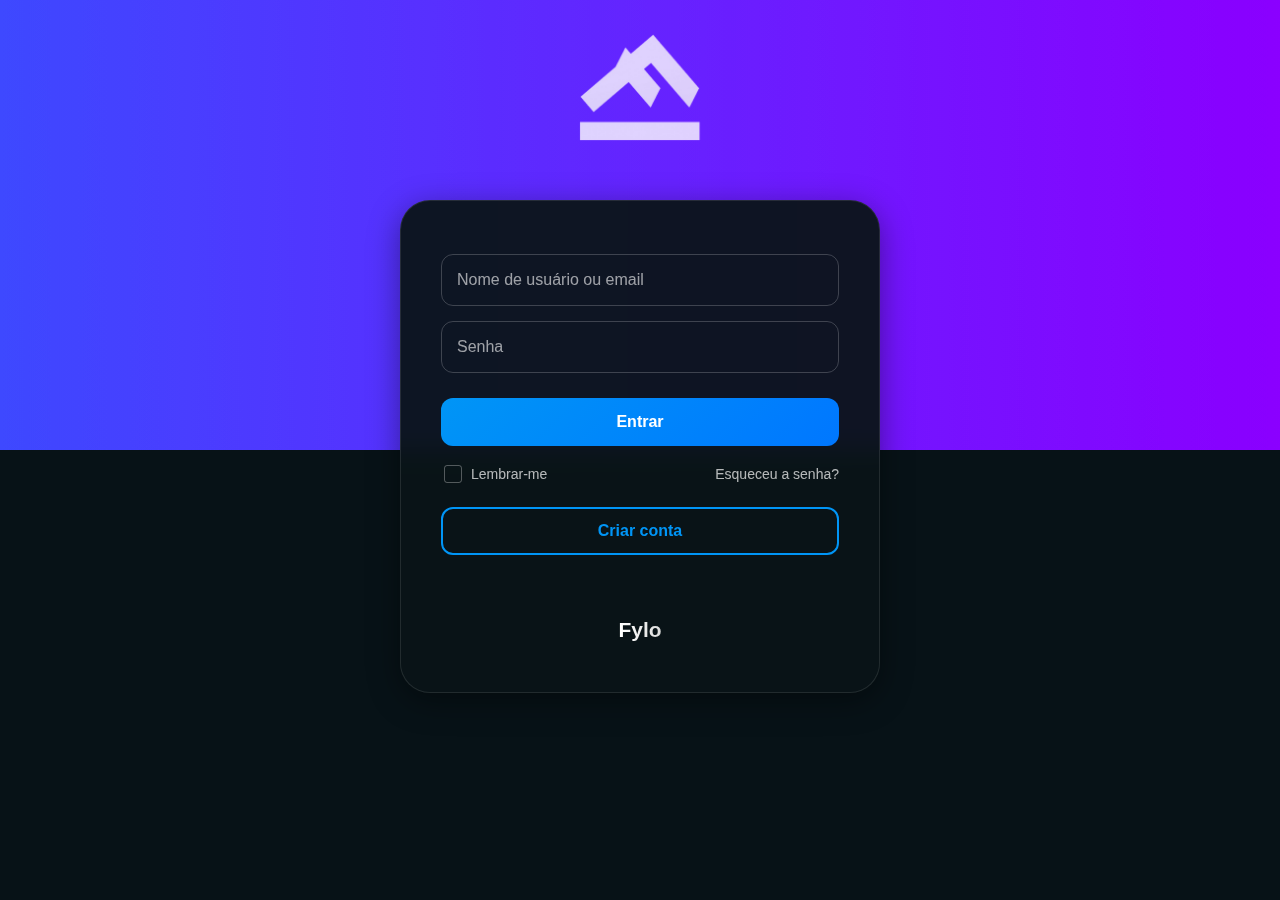
==== index.html @ 3176cd6d "." ====
<!DOCTYPE html>
<html>

<head>
    <meta charset="UTF-8">
    <meta name="viewport" content="width=device-width, initial-scale=1.0, viewport-fit=cover, user-scalable=no" />
    <meta name="apple-mobile-web-app-capable" content="yes">
    <meta name="apple-mobile-web-app-title" content="Status Bar">
    <meta name="apple-mobile-web-app-status-bar-style" content="black-translucent">
    <meta name="apple-mobile-web-app-status-bar-style" content="transparent">
    <meta name="theme-color" content="transparent">
    <title>Login - Fylo</title>
    <link rel="manifest" href="manifest.json">
    <link rel="stylesheet" href="css/style.css">
    <link rel="apple-touch-icon" sizes="180x180" href="img/apple-touch-icon.png">
    <link rel="icon" type="image/png" sizes="32x32" href="img/favicon-32x32.png">
    <link rel="icon" type="image/png" sizes="16x16" href="img/favicon-16x16.png">
    <link rel="shortcut icon" href="img/favicon.ico" type="image/x-icon">
</head>

<body>
    <div class="min-h-screen">
        <div class="gradient-background">
            <div class="gradient-overlay"></div>
        </div>
        <div class="container">
            <div class="language-selector" style="display: none;">
                <!-- Language selector content unchanged -->
            </div>
            <div class="logo">
                <img src="img/logo_no_bg.png" alt="Logo" class="logo-img">
            </div>

            <div class="login-container">
                <form id="loginForm" class="login-form">
                    <div class="input-group">
                        <input type="text" placeholder=" " class="input-field">
                        <label class="input-label" data-i18n="username">Nome de usuário ou email</label>
                    </div>
                    <div class="input-group">
                        <input type="password" placeholder=" " class="input-field">
                        <label class="input-label" data-i18n="password">Senha</label>
                    </div>
                    <button type="submit" class="login-button" data-i18n="login">Entrar</button>

                    <div class="form-options">
                        <label class="remember-me">
                            <input type="checkbox" class="custom-checkbox">
                            <span class="checkmark"></span>
                            <span class="remember-text">Lembrar-me</span>
                        </label>
                        <a href="#" class="forgot-password">Esqueceu a senha?</a>
                    </div>

                </form>

                <button class="create-account-button" data-i18n="create_account">
                    Criar conta
                </button>

                <div class="brand">
                    <p class="brand-logo">Fylo</p>
                </div>
            </div>
        </div>
    </div>
    <script src="js/script.js"></script>
</body>

</html>
---- css/style.css ----
* {
    margin: 0;
    padding: 0;
    box-sizing: border-box;
    font-family: -apple-system, BlinkMacSystemFont, "Segoe UI", Roboto, Helvetica, Arial, sans-serif;
}

:root {
    --fylo-blue: #0095f6;
    --text-color: #fff;
    --secondary-text: #ffffffb3;
    --input-bg: rgba(255, 255, 255, 0.1);
    --input-border: rgba(255, 255, 255, 0.15);
    --card-bg: #0A1417;
    --shadow-color: rgba(0, 0, 0, 0.6);
    --status-bar: #00000000;
}

body {
    background: #071217;
    display: flex;
    flex-direction: column;
    align-items: center;
    padding-top: env(safe-area-inset-top);
}


.gradient-background {
    position: fixed;
    inset: 0;
    height: 60vh;
    background: linear-gradient(to right, #4047F7, #8A00D4, #4047F7);
    background-size: 300% 300%;
    animation: gradient 6s ease-in-out infinite;
    filter: brightness(120%) contrast(130%);
    z-index: 1;
}

.gradient-overlay {
    position: absolute;
    background: linear-gradient(to bottom, transparent, rgba(7, 18, 23, 0.8));
}

@keyframes gradient {
    0% {
        background-position: 0% 50%;
        transform: scale(1);
    }
    50% {
        background-position: 100% 50%;
        transform: scale(1.015);
    }
    100% {
        background-position: 0% 50%;
        transform: scale(1);
    }
}

.container {
    width: 100%;
    max-width: 100%;
    display: flex;
    flex-direction: column;
    align-items: center;
    position: fixed;
    top: 0;
    left: 0;
    right: 0;
    bottom: 0;
    z-index: 2;
}

.logo {
    margin: 50px 0;
    margin-top: 70px;
}

.logo-img {
    width: 100px;
    height: auto;
    opacity: 0.8;
}

.language-selector {
    position: absolute;
    top: 20px;
    right: 20px;
    z-index: 3;
}

.select-wrapper {
    position: relative;
    display: inline-flex;
    align-items: center;
}

.language-select {
    appearance: none;
    background: transparent;
    border: 2px solid rgba(255, 255, 255, 0.2);
    border-radius: 12px;
    color: white;
    font-size: 14px;
    padding: 8px 36px;
    cursor: pointer;
    transition: all 0.3s ease;
}

.language-select:focus {
    outline: none;
    border-color: rgba(255, 255, 255, 0.4);
    box-shadow: 0 0 0 2px rgba(255, 255, 255, 0.1);
}

.language-select option {
    background-color: #1f0540;
    color: white;
    padding: 8px;
}

.globe-icon,
.chevron-icon {
    position: absolute;
    color: rgba(255, 255, 255, 0.7);
    pointer-events: none;
}

.globe-icon {
    left: 12px;
}

.chevron-icon {
    right: 12px;
}


.login-container {
    width: 100%;
    background-color: rgba(10, 20, 23, 0.95);
    backdrop-filter: blur(12px);
    border-top-left-radius: 30px;
    border-top-right-radius: 30px;
    padding: 30px 20px;
    display: flex;
    flex-direction: column;
    align-items: center;
    height: calc(100vh - 200px);
    position: fixed;
    top: 200px;
    left: 50%;
    transform: translateX(-50%);
    z-index: 2;
    box-shadow: -4px -20px 53px -20px rgba(0,0,0,1);
    border: 1px solid rgba(255, 255, 255, 0.1);
    overflow-y: auto;
}

.login-form {
    margin-top: 13px;
    width: 100%;
    max-width: 400px;
    display: flex;
    flex-direction: column;
    gap: 15px;
}


.input-group {
    position: relative;
    width: 100%;
}

.input-field {
    width: 100%;
    padding: 16px;
    border-radius: 12px;
    border: 1px solid rgba(255, 255, 255, 0.2);
    background-color: transparent;
    color: white;
    font-size: 16px;
    transition: all 0.3s ease;
}

.input-field:focus {
    outline: none;
    border-color: rgba(255, 255, 255, 0.5);
    box-shadow: 0 0 0 2px rgba(255, 255, 255, 0.1);
}

.input-label {
    position: absolute;
    left: 16px;
    top: 50%;
    transform: translateY(-50%);
    color: rgba(255, 255, 255, 0.6);
    font-size: 16px;
    pointer-events: none;
    transition: all 0.3s ease;
}

.input-field:focus + .input-label,
.input-field:not(:placeholder-shown) + .input-label {
    top: 0;
    font-size: 12px;
    background-color: var(--card-bg);
    padding: 0 4px;
}

.input-field::placeholder {
    color: transparent;
}


.clear-button,
.toggle-password {
    position: absolute;
    right: 12px;
    top: 50%;
    transform: translateY(-50%);
    background: none;
    border: none;
    padding: 4px;
    cursor: pointer;
    color: rgba(255, 255, 255, 0.6);
    display: none;
    transition: color 0.3s ease;
}

.clear-button:hover,
.toggle-password:hover {
    color: rgba(255, 255, 255, 0.9);
}


.input-field:not(:placeholder-shown) + .input-label + .clear-button {
    display: block;
}


.input-field {
    padding-right: 40px;
}

.login-button {
    width: 100%;
    padding: 15px;
    border-radius: 12px;
    border: none;
    background: linear-gradient(135deg, #0095f6, #0077ff);
    color: white;
    font-size: 16px;
    font-weight: bold;
    cursor: pointer;
    margin-top: 10px;
    transition: all 0.3s ease;
    position: relative;
    overflow: hidden;
}

.login-button:hover {
    box-shadow: 0 4px 15px rgba(0, 149, 246, 0.3);
}

.form-options {
    display: flex;
    justify-content: space-between;
    align-items: center;
    margin-top: 5px;
    margin-bottom: 15px;
}

.remember-me {
    display: flex;
    align-items: center;
    position: relative;
    padding-left: 28px;
    cursor: pointer;
    color: rgba(255, 255, 255, 0.7);
    font-size: 14px;
}

.remember-me .custom-checkbox {
    position: absolute;
    opacity: 0;
    cursor: pointer;
    height: 0;
    width: 0;
}

.checkmark {
    position: absolute;
    left: 3px;
    height: 18px;
    width: 18px;
    background-color: transparent;
    border: 1px solid rgba(255, 255, 255, 0.3);
    border-radius: 3px;
    transition: all 0.2s ease;
}

.remember-me:hover .checkmark {
    border-color: rgba(255, 255, 255, 0.5);
}

.remember-me .custom-checkbox:checked ~ .checkmark {
    background-color: #9d00ff;
    border-color: #ba40f7;
}

.checkmark:after {
    content: "";
    position: absolute;
    display: none;
    left: 6px;
    top: 2px;
    width: 4px;
    height: 9px;
    border: solid white;
    border-width: 0 2px 2px 0;
    transform: rotate(45deg);
}

.remember-me .custom-checkbox:checked ~ .checkmark:after {
    display: block;
}

.remember-text {
    margin-left: 2px;
}

.forgot-password {
    color: rgba(255, 255, 255, 0.7);
    font-size: 14px;
    text-decoration: none;
    transition: color 0.3s ease;
}

.forgot-password:hover {
    color: #fff;
    text-decoration: underline;
}

.create-account-button {
    width: 100%;
    padding: 13px;
    border-radius: 12px;
    color: var(--fylo-blue);
    background: transparent;
    border: 2px solid var(--fylo-blue);
    font-size: 16px;
    font-weight: bold;
    cursor: pointer;
    margin-top: 10px;
    transition: all 0.3s ease;
    position: relative;
    overflow: hidden;
}

.create-account-button:hover {
    background: rgba(0, 149, 246, 0.15);
    box-shadow: 0 4px 15px rgba(0, 149, 246, 0.2);
}

.brand {
    margin-top: 36px;
    text-align: center;
}

.brand-logo {
    font-size: 21px;
    font-weight: bold;
    margin-bottom: 10px;
    background: linear-gradient(90deg, #ffffff 7%, #dcdcdc 100%);
    background-clip: text;
    -webkit-text-fill-color: transparent;
}

@media all and (display-mode: standalone) {
    .brand {
        margin-top: 22vh; 
    }
}


@media (min-width: 768px) {
    .gradient-background {
        height: 50vh;
    }

    .login-container {
        max-width: 480px;
        margin-top: 0;
        border-radius: 30px;
        min-height: 50vh;
        height: auto;
        padding: 40px;
        box-shadow: 0 8px 32px rgba(0, 0, 0, 0.4);
    }

    .logo {
        margin: 30px 0;
    }

    .logo-img {
        width: 130px;
    }

    .brand {
        margin-top: 7vh;
        text-align: center;
    }
    
}

@media (max-width: 480px) {
    .login-container {
        border: none; 
        border-top-left-radius: 30px;
        border-top-right-radius: 30px;
        padding: 20px 15px;
    }

    .login-button,
    .create-account {
        padding: 12px;
    }    

    .input-field {
        padding: 16px;
    }    

    .input-field {
        padding-right: 40px;
    }
    
}
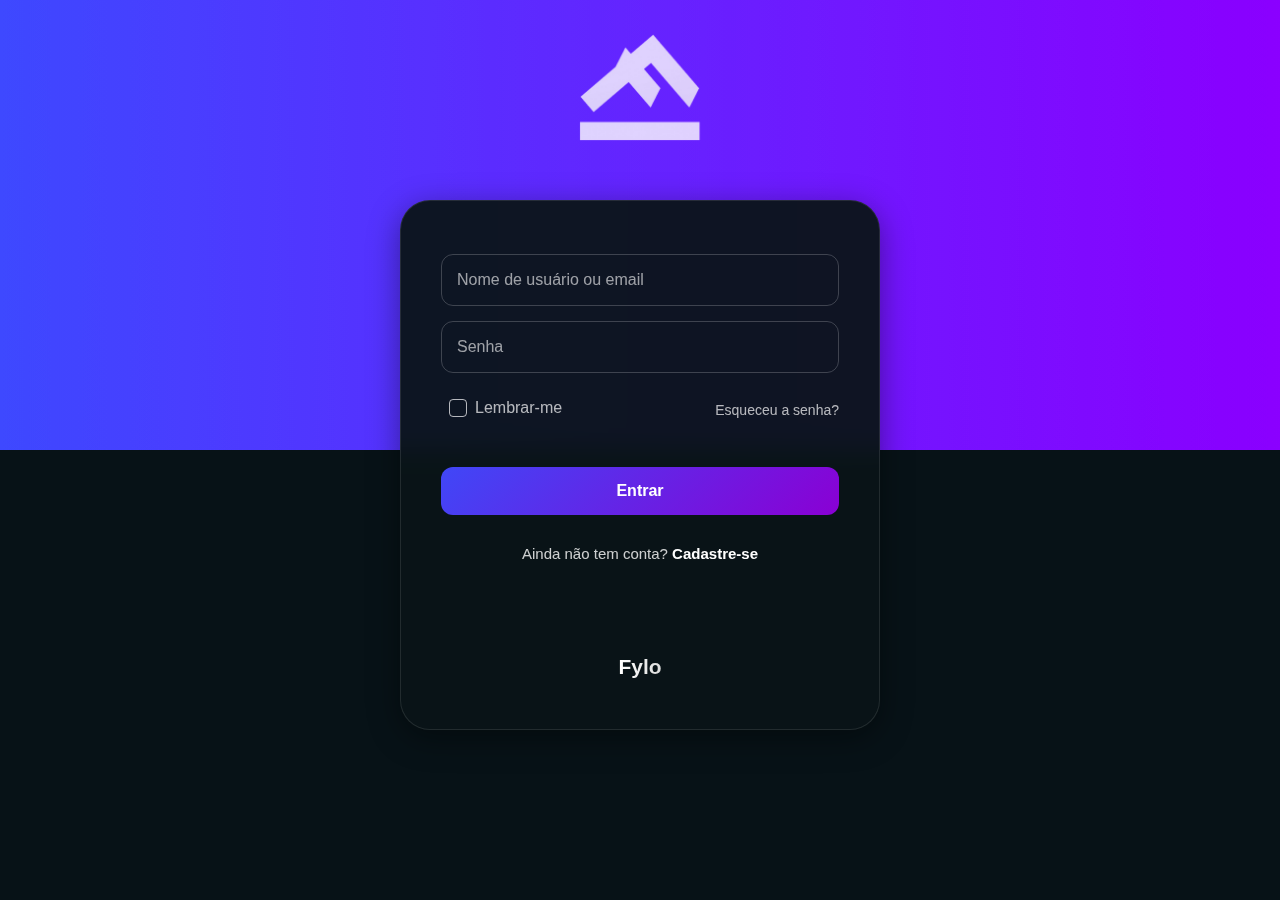
==== commit 50145f4c: "." ====
--- a/index.html
+++ b/index.html
@@ -41,22 +41,27 @@
                         <input type="password" placeholder=" " class="input-field">
                         <label class="input-label" data-i18n="password">Senha</label>
                     </div>
-                    <button type="submit" class="login-button" data-i18n="login">Entrar</button>
 
                     <div class="form-options">
-                        <label class="remember-me">
-                            <input type="checkbox" class="custom-checkbox">
-                            <span class="checkmark"></span>
-                            <span class="remember-text">Lembrar-me</span>
-                        </label>
+                        <div class="checkbox-wrapper-4">
+                            <input type="checkbox" id="morning" class="inp-cbx" />
+                            <label for="morning" class="cbx"><span> <svg height="10px"
+                                        width="12px"></svg></span><span>Lembrar-me</span></label>
+                            <svg class="inline-svg">
+                                <symbol viewBox="0 0 12 10" id="check-4">
+                                    <polyline points="1.5 6 4.5 9 10.5 1"></polyline>
+                                </symbol>
+                            </svg>
+                        </div>
                         <a href="#" class="forgot-password">Esqueceu a senha?</a>
                     </div>
 
+                    <button type="submit" class="login-button" data-i18n="login">Entrar</button>
                 </form>
 
-                <button class="create-account-button" data-i18n="create_account">
-                    Criar conta
-                </button>
+                <a class="create-account-button" data-i18n="create_account">
+                    Ainda não tem conta? <strong>Cadastre-se</strong>
+                </a>
 
                 <div class="brand">
                     <p class="brand-logo">Fylo</p>
--- a/css/style.css
+++ b/css/style.css
@@ -246,7 +246,7 @@
     padding: 15px;
     border-radius: 12px;
     border: none;
-    background: linear-gradient(135deg, #0095f6, #0077ff);
+    background: linear-gradient(135deg, #4047F7, #8A00D4);
     color: white;
     font-size: 16px;
     font-weight: bold;
@@ -258,8 +258,10 @@
 }
 
 .login-button:hover {
-    box-shadow: 0 4px 15px rgba(0, 149, 246, 0.3);
-}
+    background: linear-gradient(135deg, #8A00D4, #4047F7);
+    box-shadow: 0 4px 15px rgba(64, 71, 247, 0.3);
+}
+
 
 .form-options {
     display: flex;
@@ -269,67 +271,125 @@
     margin-bottom: 15px;
 }
 
-.remember-me {
-    display: flex;
-    align-items: center;
+.checkbox-wrapper-4 * {
+    box-sizing: border-box;
+    color: #ffffffb3;
+  }
+  
+  .checkbox-wrapper-4 .cbx {
+    -webkit-user-select: none;
+    user-select: none;
+    cursor: pointer;
+    padding: 6px 8px;
+    border-radius: 6px;
+    overflow: hidden;
+    transition: all 0.2s ease;
+    display: inline-block;
+  }
+  
+  .checkbox-wrapper-4 .cbx:not(:last-child) {
+    margin-right: 6px;
+  }
+    
+  .checkbox-wrapper-4 .cbx span {
+    float: left;
+    vertical-align: middle;
+    transform: translate3d(0, 0, 0);
+  }
+  
+  .checkbox-wrapper-4 .cbx span:first-child {
     position: relative;
-    padding-left: 28px;
-    cursor: pointer;
-    color: rgba(255, 255, 255, 0.7);
-    font-size: 14px;
-}
-
-.remember-me .custom-checkbox {
-    position: absolute;
-    opacity: 0;
-    cursor: pointer;
+    width: 18px;
+    height: 18px;
+    border-radius: 4px;
+    transform: scale(1);
+    border: 1px solid #ffffffb3;
+    transition: all 0.2s ease;
+    box-shadow: 0 1px 1px rgba(0, 16, 75, 0.05);
+  }
+  
+  .checkbox-wrapper-4 .cbx span:first-child svg {
+    position: absolute;
+    top: 3px;
+    left: 2px;
+    fill: none;
+    stroke: #ffffffb3;
+    stroke-width: 2;
+    stroke-linecap: round;
+    stroke-linejoin: round;
+    stroke-dasharray: 16px;
+    stroke-dashoffset: 16px;
+    transition: all 0.3s ease;
+    transition-delay: 0.1s;
+    transform: translate3d(0, 0, 0);
+  }
+  
+  .checkbox-wrapper-4 .cbx span:last-child {
+    padding-left: 8px;
+    line-height: 18px;
+  }
+  
+  .checkbox-wrapper-4 .cbx:hover span:first-child {
+    border-color: #ffffff;
+  }
+  
+  .checkbox-wrapper-4 .inp-cbx {
+    position: absolute;
+    visibility: hidden;
+  }
+  
+  .checkbox-wrapper-4 .inp-cbx:checked + .cbx span:first-child {
+    background: #b300ff;
+    border-color: #b300ff;
+    animation: wave-4 0.4s ease;
+  }
+  
+  .checkbox-wrapper-4 .inp-cbx:checked + .cbx span:first-child svg {
+    stroke-dashoffset: 0;
+  }
+  
+  .checkbox-wrapper-4 .inline-svg {
+    position: absolute;
+    width: 0;
     height: 0;
-    width: 0;
-}
-
-.checkmark {
-    position: absolute;
-    left: 3px;
-    height: 18px;
-    width: 18px;
-    background-color: transparent;
-    border: 1px solid rgba(255, 255, 255, 0.3);
-    border-radius: 3px;
-    transition: all 0.2s ease;
-}
-
-.remember-me:hover .checkmark {
-    border-color: rgba(255, 255, 255, 0.5);
-}
-
-.remember-me .custom-checkbox:checked ~ .checkmark {
-    background-color: #9d00ff;
-    border-color: #ba40f7;
-}
-
-.checkmark:after {
-    content: "";
-    position: absolute;
-    display: none;
-    left: 6px;
-    top: 2px;
-    width: 4px;
-    height: 9px;
-    border: solid white;
-    border-width: 0 2px 2px 0;
-    transform: rotate(45deg);
-}
-
-.remember-me .custom-checkbox:checked ~ .checkmark:after {
-    display: block;
-}
-
-.remember-text {
-    margin-left: 2px;
-}
-
+    pointer-events: none;
+    user-select: none;
+  }
+  
+  @media screen and (max-width: 840px) {
+    .checkbox-wrapper-4 .cbx {
+      width: 100%;
+      display: inline-block;
+    }
+  }
+  
+  @-moz-keyframes wave-4 {
+    50% {
+      transform: scale(0.9);
+    }
+  }
+  
+  @-webkit-keyframes wave-4 {
+    50% {
+      transform: scale(0.9);
+    }
+  }
+  
+  @-o-keyframes wave-4 {
+    50% {
+      transform: scale(0.9);
+    }
+  }
+  
+  @keyframes wave-4 {
+    50% {
+      transform: scale(0.9);
+    }
+  }
+
+  
 .forgot-password {
-    color: rgba(255, 255, 255, 0.7);
+    color: #ffffffb3;
     font-size: 14px;
     text-decoration: none;
     transition: color 0.3s ease;
@@ -341,24 +401,23 @@
 }
 
 .create-account-button {
-    width: 100%;
-    padding: 13px;
-    border-radius: 12px;
-    color: var(--fylo-blue);
     background: transparent;
-    border: 2px solid var(--fylo-blue);
-    font-size: 16px;
-    font-weight: bold;
+    border: none;
+    color: rgba(255, 255, 255, 0.8);
+    font-size: 15px;
+    font-weight: 500;
+    padding: 10px 20px;
+    margin: 20px 0;
     cursor: pointer;
-    margin-top: 10px;
-    transition: all 0.3s ease;
-    position: relative;
-    overflow: hidden;
-}
-
-.create-account-button:hover {
-    background: rgba(0, 149, 246, 0.15);
-    box-shadow: 0 4px 15px rgba(0, 149, 246, 0.2);
+    transition: all 0.3s ease;
+}
+
+.create-account-button strong {
+    color: #fff;
+}
+
+.create-account-button:hover strong {
+    text-decoration: underline;
 }
 
 .brand {
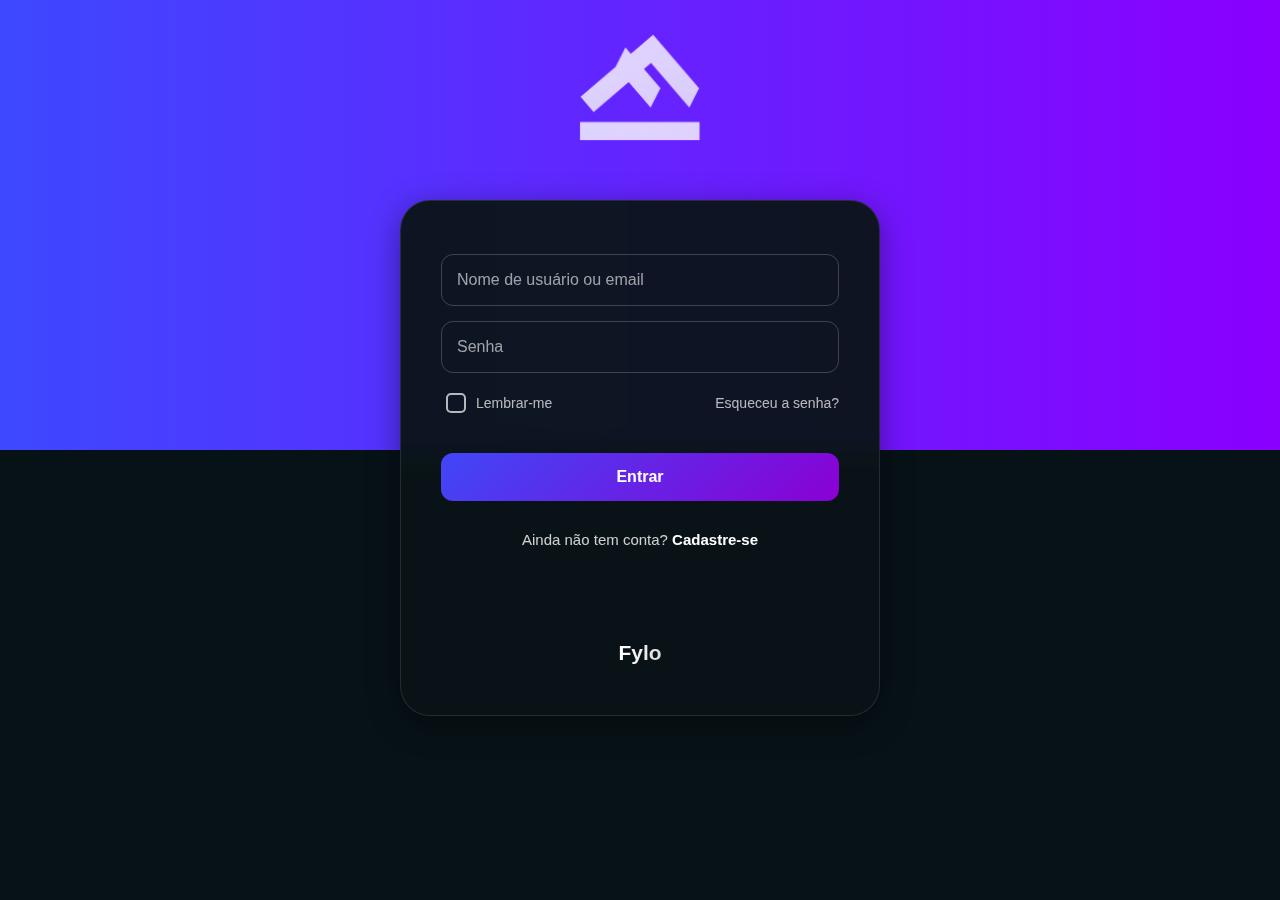
==== commit d6c75573: "." ====
--- a/index.html
+++ b/index.html
@@ -43,19 +43,15 @@
                     </div>
 
                     <div class="form-options">
-                        <div class="checkbox-wrapper-4">
-                            <input type="checkbox" id="morning" class="inp-cbx" />
-                            <label for="morning" class="cbx"><span> <svg height="10px"
-                                        width="12px"></svg></span><span>Lembrar-me</span></label>
-                            <svg class="inline-svg">
-                                <symbol viewBox="0 0 12 10" id="check-4">
-                                    <polyline points="1.5 6 4.5 9 10.5 1"></polyline>
-                                </symbol>
-                            </svg>
+                        <div class="remember-me">
+                            <label class="checkBox">
+                                <input id="ch1" type="checkbox">
+                                <div class="transition"></div>
+                                <span class="remember-text">Lembrar-me</span>
+                            </label>
                         </div>
                         <a href="#" class="forgot-password">Esqueceu a senha?</a>
                     </div>
-
                     <button type="submit" class="login-button" data-i18n="login">Entrar</button>
                 </form>
 
--- a/css/style.css
+++ b/css/style.css
@@ -271,125 +271,50 @@
     margin-bottom: 15px;
 }
 
-.checkbox-wrapper-4 * {
-    box-sizing: border-box;
+.remember-me {
+    display: flex;
+    align-items: center;
+    cursor: pointer;
+    color: rgba(255, 255, 255, 0.7);
+    font-size: 14px;
+    margin-left: 5px;
+}
+
+.checkBox {
+    display: flex;
+    align-items: center;
+    cursor: pointer;
+    position: relative;
+}
+
+.checkBox input[type="checkbox"] {
+    position: absolute;
+    opacity: 0;
+    cursor: pointer;
+}
+
+.checkBox .transition {
+    width: 20px;
+    height: 20px;
+    border: 2px solid #ffffffb3;
+    border-radius: 5px;
+    margin-right: 10px;
+    transition: background-color 0.3s ease, border-color 0.3s ease;
+}
+
+.checkBox input[type="checkbox"]:checked + .transition {
+    background-color: #a200ffb3;
+    border-color: #a200ffb3;
+}
+
+.remember-text {
     color: #ffffffb3;
-  }
-  
-  .checkbox-wrapper-4 .cbx {
-    -webkit-user-select: none;
-    user-select: none;
-    cursor: pointer;
-    padding: 6px 8px;
-    border-radius: 6px;
-    overflow: hidden;
-    transition: all 0.2s ease;
-    display: inline-block;
-  }
-  
-  .checkbox-wrapper-4 .cbx:not(:last-child) {
-    margin-right: 6px;
-  }
-    
-  .checkbox-wrapper-4 .cbx span {
-    float: left;
-    vertical-align: middle;
-    transform: translate3d(0, 0, 0);
-  }
-  
-  .checkbox-wrapper-4 .cbx span:first-child {
-    position: relative;
-    width: 18px;
-    height: 18px;
-    border-radius: 4px;
-    transform: scale(1);
-    border: 1px solid #ffffffb3;
-    transition: all 0.2s ease;
-    box-shadow: 0 1px 1px rgba(0, 16, 75, 0.05);
-  }
-  
-  .checkbox-wrapper-4 .cbx span:first-child svg {
-    position: absolute;
-    top: 3px;
-    left: 2px;
-    fill: none;
-    stroke: #ffffffb3;
-    stroke-width: 2;
-    stroke-linecap: round;
-    stroke-linejoin: round;
-    stroke-dasharray: 16px;
-    stroke-dashoffset: 16px;
-    transition: all 0.3s ease;
-    transition-delay: 0.1s;
-    transform: translate3d(0, 0, 0);
-  }
-  
-  .checkbox-wrapper-4 .cbx span:last-child {
-    padding-left: 8px;
-    line-height: 18px;
-  }
-  
-  .checkbox-wrapper-4 .cbx:hover span:first-child {
-    border-color: #ffffff;
-  }
-  
-  .checkbox-wrapper-4 .inp-cbx {
-    position: absolute;
-    visibility: hidden;
-  }
-  
-  .checkbox-wrapper-4 .inp-cbx:checked + .cbx span:first-child {
-    background: #b300ff;
-    border-color: #b300ff;
-    animation: wave-4 0.4s ease;
-  }
-  
-  .checkbox-wrapper-4 .inp-cbx:checked + .cbx span:first-child svg {
-    stroke-dashoffset: 0;
-  }
-  
-  .checkbox-wrapper-4 .inline-svg {
-    position: absolute;
-    width: 0;
-    height: 0;
-    pointer-events: none;
-    user-select: none;
-  }
-  
-  @media screen and (max-width: 840px) {
-    .checkbox-wrapper-4 .cbx {
-      width: 100%;
-      display: inline-block;
-    }
-  }
-  
-  @-moz-keyframes wave-4 {
-    50% {
-      transform: scale(0.9);
-    }
-  }
-  
-  @-webkit-keyframes wave-4 {
-    50% {
-      transform: scale(0.9);
-    }
-  }
-  
-  @-o-keyframes wave-4 {
-    50% {
-      transform: scale(0.9);
-    }
-  }
-  
-  @keyframes wave-4 {
-    50% {
-      transform: scale(0.9);
-    }
-  }
-
-  
+    font-size: 14px;
+    transition: color 0.3s ease;
+}
+
 .forgot-password {
-    color: #ffffffb3;
+    color: rgba(255, 255, 255, 0.7);
     font-size: 14px;
     text-decoration: none;
     transition: color 0.3s ease;
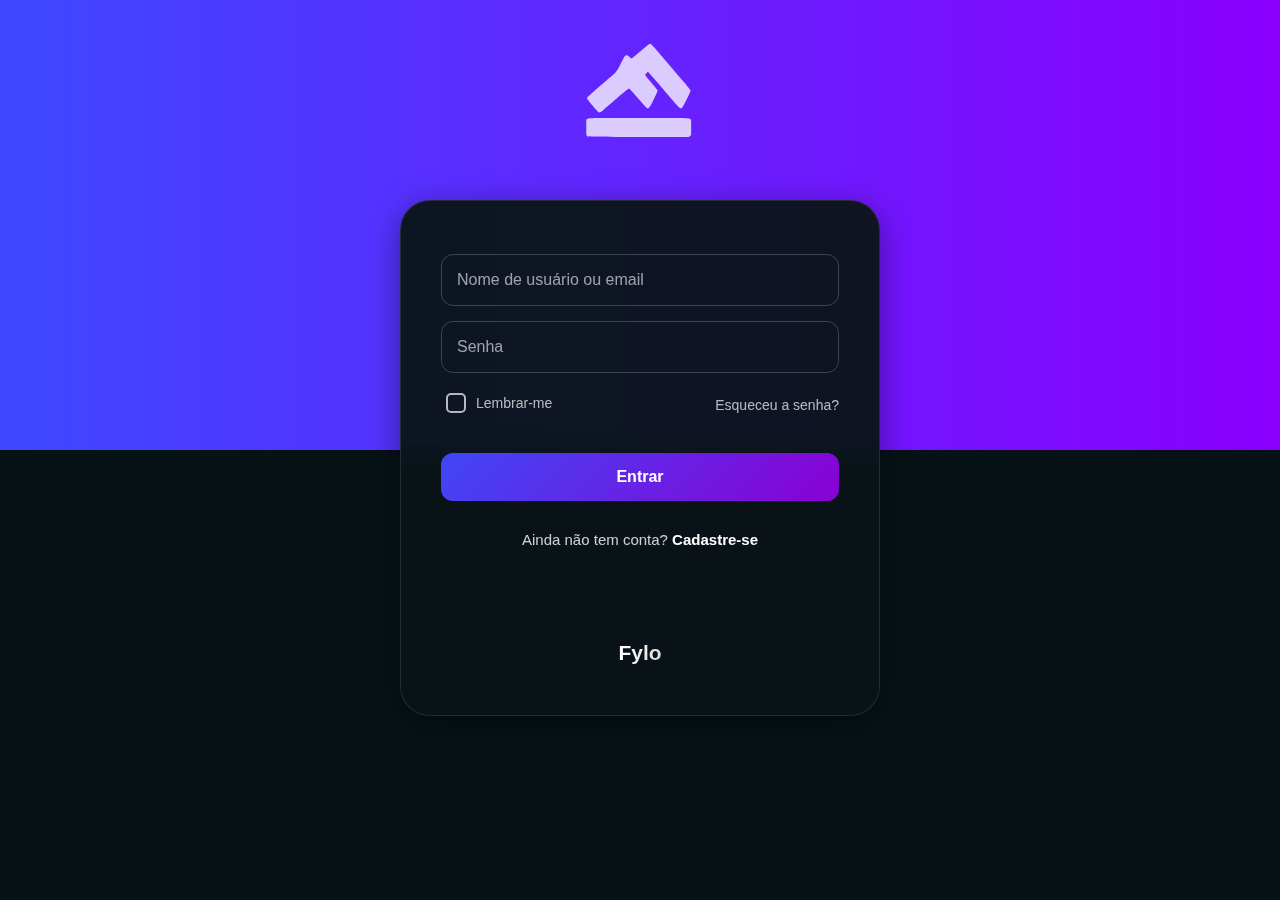
==== commit 4103c62b: "v1 icon" ====
--- a/index.html
+++ b/index.html
@@ -28,9 +28,26 @@
                 <!-- Language selector content unchanged -->
             </div>
             <div class="logo">
-                <img src="img/logo_no_bg.png" alt="Logo" class="logo-img">
+                <svg class="logo-img" version="1.0" xmlns="http://www.w3.org/2000/svg" width="250px"
+                    height="225px" viewBox="0 0 300 270" preserveAspectRatio="xMidYMid meet"
+                    shape-rendering="geometricPrecision">
+                    <g transform="translate(0,270) scale(0.1,-0.1)" fill="#ffffffc4" stroke="none" stroke-width="0">
+                        <path d="M1695 2361 c-16 -10 -109 -87 -205 -170 -96 -83 -180 -151 -185 -151 
+                            -6 0 -29 18 -50 40 -44 45 -72 50 -102 18 -12 -13 -57 -95 -101 -183 -82 -164 
+                            -99 -186 -218 -286 -190 -159 -527 -455 -539 -472 -8 -12 -15 -29 -15 -38 0 
+                            -18 191 -250 245 -298 35 -30 37 -31 67 -15 16 9 49 33 72 53 54 49 454 394 
+                            520 448 28 23 56 42 63 43 7 0 79 -78 160 -172 195 -227 253 -288 273 -288 
+                            29 0 57 41 145 221 63 127 85 182 81 197 -4 12 -70 94 -147 183 -76 89 -139 
+                            167 -139 173 0 14 51 66 65 66 7 0 137 -147 291 -327 462 -542 454 -534 496 
+                            -496 33 29 200 372 194 397 -3 12 -81 109 -173 217 -92 108 -284 333 -427 500 
+                            -253 298 -310 359 -331 359 -5 0 -23 -9 -40 -19z"/>
+                        <path d="M286 649 l-26 -20 0 -178 c0 -168 1 -179 21 -197 20 -18 56 -19 1184 
+                            -22 l1162 -2 26 21 27 20 0 179 0 179 -26 20 c-27 21 -28 21 -1184 21 -1156 0 
+                            -1157 0 -1184 -21z"/>
+                    </g>
+                </svg>
             </div>
-
+            
             <div class="login-container">
                 <form id="loginForm" class="login-form">
                     <div class="input-group">
--- a/css/style.css
+++ b/css/style.css
@@ -72,13 +72,12 @@
 
 .logo {
     margin: 50px 0;
-    margin-top: 70px;
+    margin-top: 60px;
 }
 
 .logo-img {
-    width: 100px;
+    width: 110px;
     height: auto;
-    opacity: 0.8;
 }
 
 .language-selector {
@@ -303,8 +302,8 @@
 }
 
 .checkBox input[type="checkbox"]:checked + .transition {
-    background-color: #a200ffb3;
-    border-color: #a200ffb3;
+    background-color: #a200ff;
+    border-color: #a200ff;
 }
 
 .remember-text {
@@ -318,6 +317,7 @@
     font-size: 14px;
     text-decoration: none;
     transition: color 0.3s ease;
+    margin-top: 3px;
 }
 
 .forgot-password:hover {
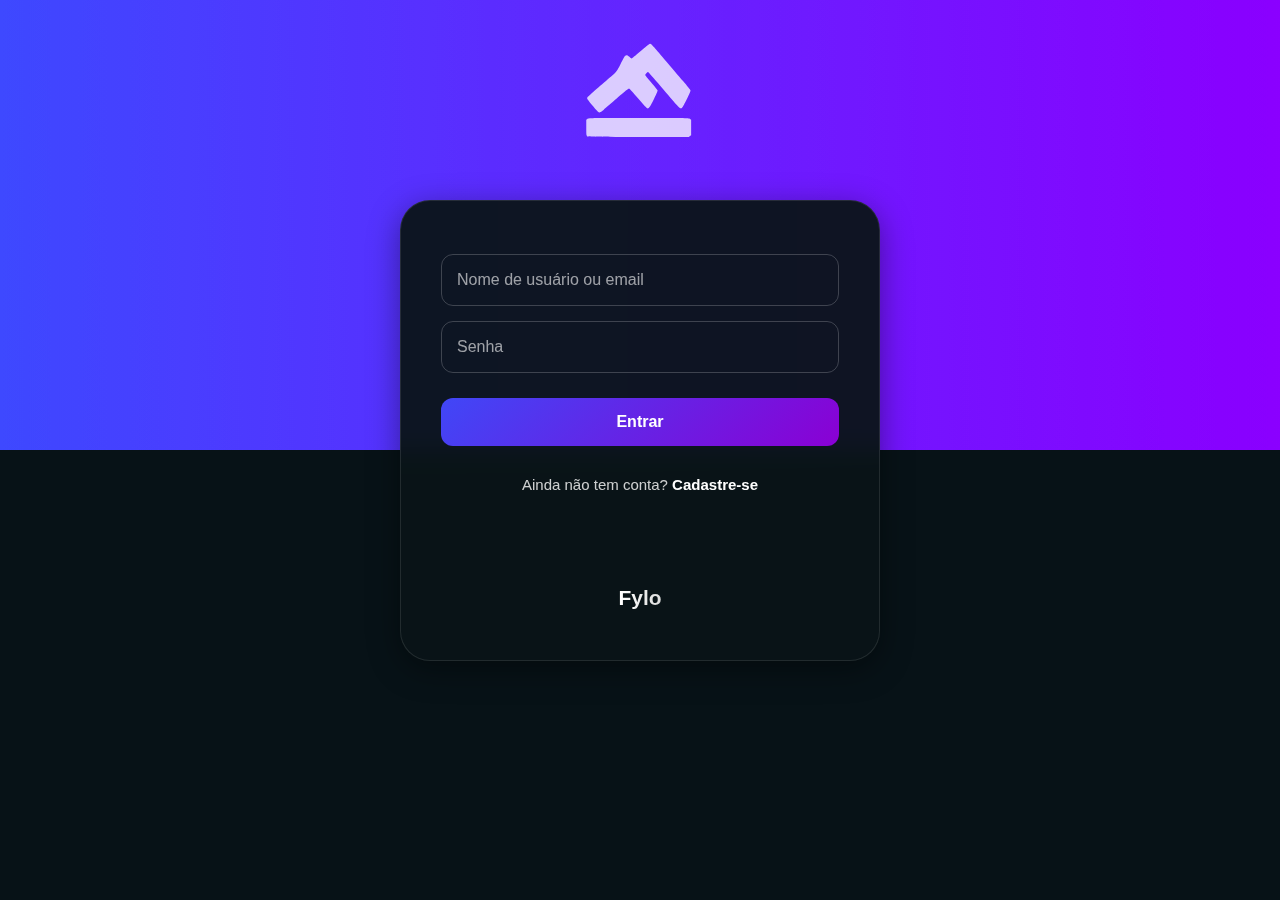
==== commit 87e15d85: "." ====
--- a/index.html
+++ b/index.html
@@ -24,9 +24,6 @@
             <div class="gradient-overlay"></div>
         </div>
         <div class="container">
-            <div class="language-selector" style="display: none;">
-                <!-- Language selector content unchanged -->
-            </div>
             <div class="logo">
                 <svg class="logo-img" version="1.0" xmlns="http://www.w3.org/2000/svg" width="250px"
                     height="225px" viewBox="0 0 300 270" preserveAspectRatio="xMidYMid meet"
@@ -59,16 +56,6 @@
                         <label class="input-label" data-i18n="password">Senha</label>
                     </div>
 
-                    <div class="form-options">
-                        <div class="remember-me">
-                            <label class="checkBox">
-                                <input id="ch1" type="checkbox">
-                                <div class="transition"></div>
-                                <span class="remember-text">Lembrar-me</span>
-                            </label>
-                        </div>
-                        <a href="#" class="forgot-password">Esqueceu a senha?</a>
-                    </div>
                     <button type="submit" class="login-button" data-i18n="login">Entrar</button>
                 </form>
 
--- a/css/style.css
+++ b/css/style.css
@@ -80,58 +80,6 @@
     height: auto;
 }
 
-.language-selector {
-    position: absolute;
-    top: 20px;
-    right: 20px;
-    z-index: 3;
-}
-
-.select-wrapper {
-    position: relative;
-    display: inline-flex;
-    align-items: center;
-}
-
-.language-select {
-    appearance: none;
-    background: transparent;
-    border: 2px solid rgba(255, 255, 255, 0.2);
-    border-radius: 12px;
-    color: white;
-    font-size: 14px;
-    padding: 8px 36px;
-    cursor: pointer;
-    transition: all 0.3s ease;
-}
-
-.language-select:focus {
-    outline: none;
-    border-color: rgba(255, 255, 255, 0.4);
-    box-shadow: 0 0 0 2px rgba(255, 255, 255, 0.1);
-}
-
-.language-select option {
-    background-color: #1f0540;
-    color: white;
-    padding: 8px;
-}
-
-.globe-icon,
-.chevron-icon {
-    position: absolute;
-    color: rgba(255, 255, 255, 0.7);
-    pointer-events: none;
-}
-
-.globe-icon {
-    left: 12px;
-}
-
-.chevron-icon {
-    right: 12px;
-}
-
 
 .login-container {
     width: 100%;
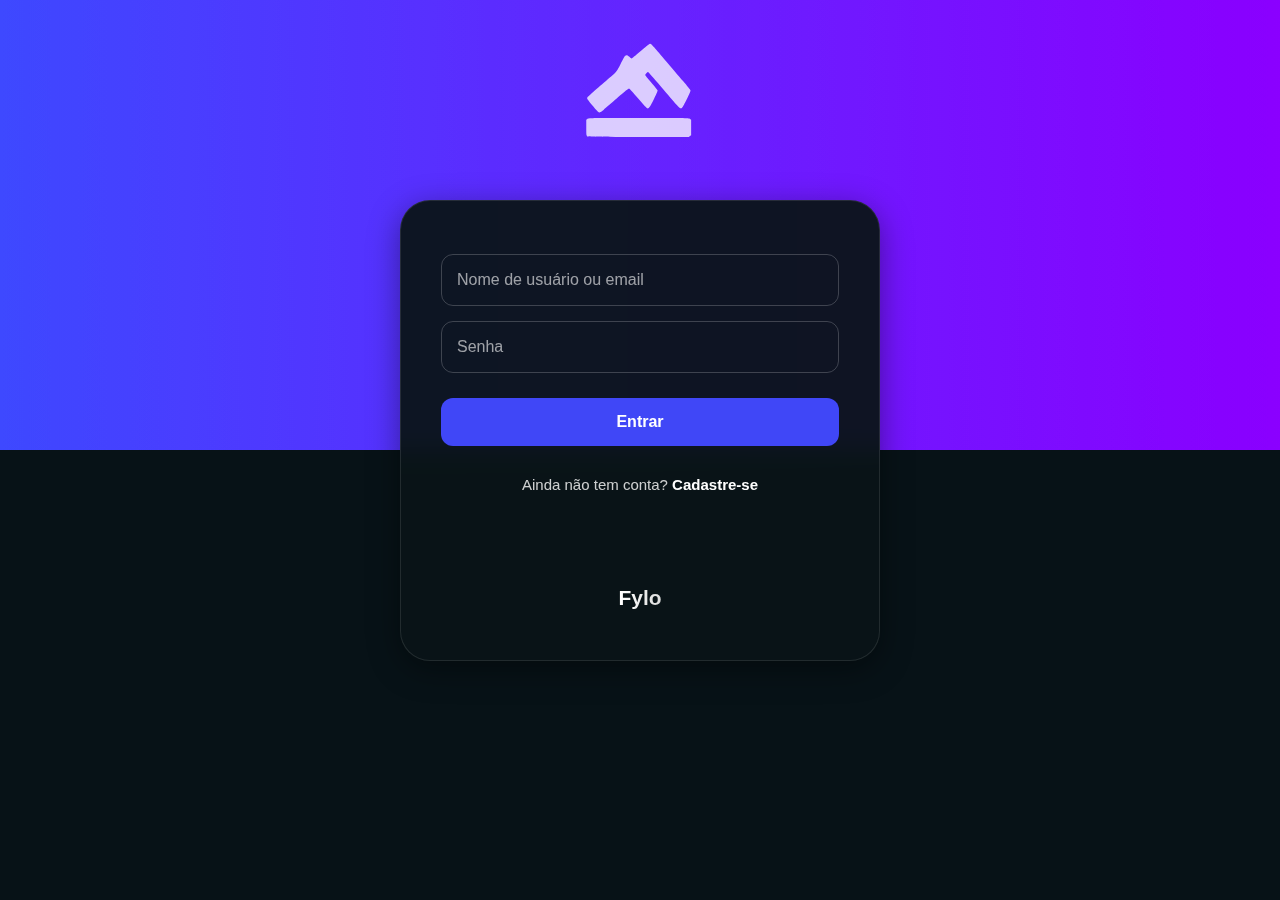
==== commit c2d643a7: "." ====
--- a/index.html
+++ b/index.html
@@ -56,7 +56,10 @@
                         <label class="input-label" data-i18n="password">Senha</label>
                     </div>
 
-                    <button type="submit" class="login-button" data-i18n="login">Entrar</button>
+                    <button type="submit" class="login-button" data-i18n="login">
+                        <span class="button-text">Entrar</span>
+                        <div class="spinner"></div>
+                    </button>
                 </form>
 
                 <a class="create-account-button" data-i18n="create_account">
--- a/css/style.css
+++ b/css/style.css
@@ -24,7 +24,6 @@
     padding-top: env(safe-area-inset-top);
 }
 
-
 .gradient-background {
     position: fixed;
     inset: 0;
@@ -80,7 +79,6 @@
     height: auto;
 }
 
-
 .login-container {
     width: 100%;
     background-color: rgba(10, 20, 23, 0.95);
@@ -111,7 +109,6 @@
     gap: 15px;
 }
 
-
 .input-group {
     position: relative;
     width: 100%;
@@ -157,7 +154,6 @@
     color: transparent;
 }
 
-
 .clear-button,
 .toggle-password {
     position: absolute;
@@ -178,11 +174,9 @@
     color: rgba(255, 255, 255, 0.9);
 }
 
-
 .input-field:not(:placeholder-shown) + .input-label + .clear-button {
     display: block;
 }
-
 
 .input-field {
     padding-right: 40px;
@@ -193,7 +187,7 @@
     padding: 15px;
     border-radius: 12px;
     border: none;
-    background: linear-gradient(135deg, #4047F7, #8A00D4);
+    background: #4047F7;
     color: white;
     font-size: 16px;
     font-weight: bold;
@@ -204,11 +198,44 @@
     overflow: hidden;
 }
 
-.login-button:hover {
-    background: linear-gradient(135deg, #8A00D4, #4047F7);
+.login-button:not(:disabled):hover {
+    background:#4047F7;
     box-shadow: 0 4px 15px rgba(64, 71, 247, 0.3);
 }
 
+.login-button:disabled {
+    opacity: 0.7;
+    cursor: not-allowed;
+}
+
+/* Loading spinner styles */
+.login-button .spinner {
+    display: none;
+    width: 20px;
+    height: 20px;
+    border: 2px solid rgba(255, 255, 255, 0.3);
+    border-radius: 50%;
+    border-top-color: #fff;
+    animation: spin 0.8s linear infinite;
+    position: absolute;
+    left: 50%;
+    top: 50%;
+    transform: translate(-50%, -50%);
+}
+
+.login-button.loading .spinner {
+    display: block;
+}
+
+.login-button.loading .button-text {
+    visibility: hidden;
+}
+
+@keyframes spin {
+    to {
+        transform: translate(-50%, -50%) rotate(360deg);
+    }
+}
 
 .form-options {
     display: flex;
@@ -313,7 +340,6 @@
     }
 }
 
-
 @media (min-width: 768px) {
     .gradient-background {
         height: 50vh;
@@ -341,7 +367,6 @@
         margin-top: 7vh;
         text-align: center;
     }
-    
 }
 
 @media (max-width: 480px) {
@@ -364,5 +389,73 @@
     .input-field {
         padding-right: 40px;
     }
-    
+}
+
+.notification-container {
+    position: fixed;
+    top: 0;
+    left: 0;
+    right: 0;
+    z-index: 1000;
+    display: flex;
+    flex-direction: column;
+    align-items: center;
+    padding: 10px;
+    pointer-events: none;
+}
+
+.notification {
+    background: rgba(28, 28, 30, 0.93);
+    color: #fff;
+    width: calc(100% - 16px);
+    max-width: 420px;
+    margin: 0 auto;
+    padding: 12px 16px;
+    margin-bottom: 8px;
+    transform: translateY(-150%);
+    transition: all 0.5s cubic-bezier(0.33, 1, 0.68, 1);
+    backdrop-filter: blur(20px);
+    -webkit-backdrop-filter: blur(20px);
+    border-radius: 14px;
+    display: flex;
+    align-items: center;
+    justify-content: flex-start;
+    font-size: 15px;
+    font-weight: 500;
+    pointer-events: auto;
+    opacity: 0;
+}
+
+.notification.show {
+    transform: translateY(0);
+    opacity: 1;
+}
+
+.notification.success {
+    background: #139a35ed;
+}
+
+.notification.error {
+    background: #e8281eed;
+}
+
+.notification-icon {
+    margin-right: 12px;
+    width: 20px;
+    height: 20px;
+}
+
+@supports (padding-top: env(safe-area-inset-top)) {
+    .notification-container {
+        padding-top: max(10px, env(safe-area-inset-top));
+    }
+}
+
+@media (max-width: 480px) {
+    .notification {
+        width: calc(100% - 20px);
+        padding: 12px 16px;
+        font-size: 14px;
+        line-height: 1.4;
+    }
 }